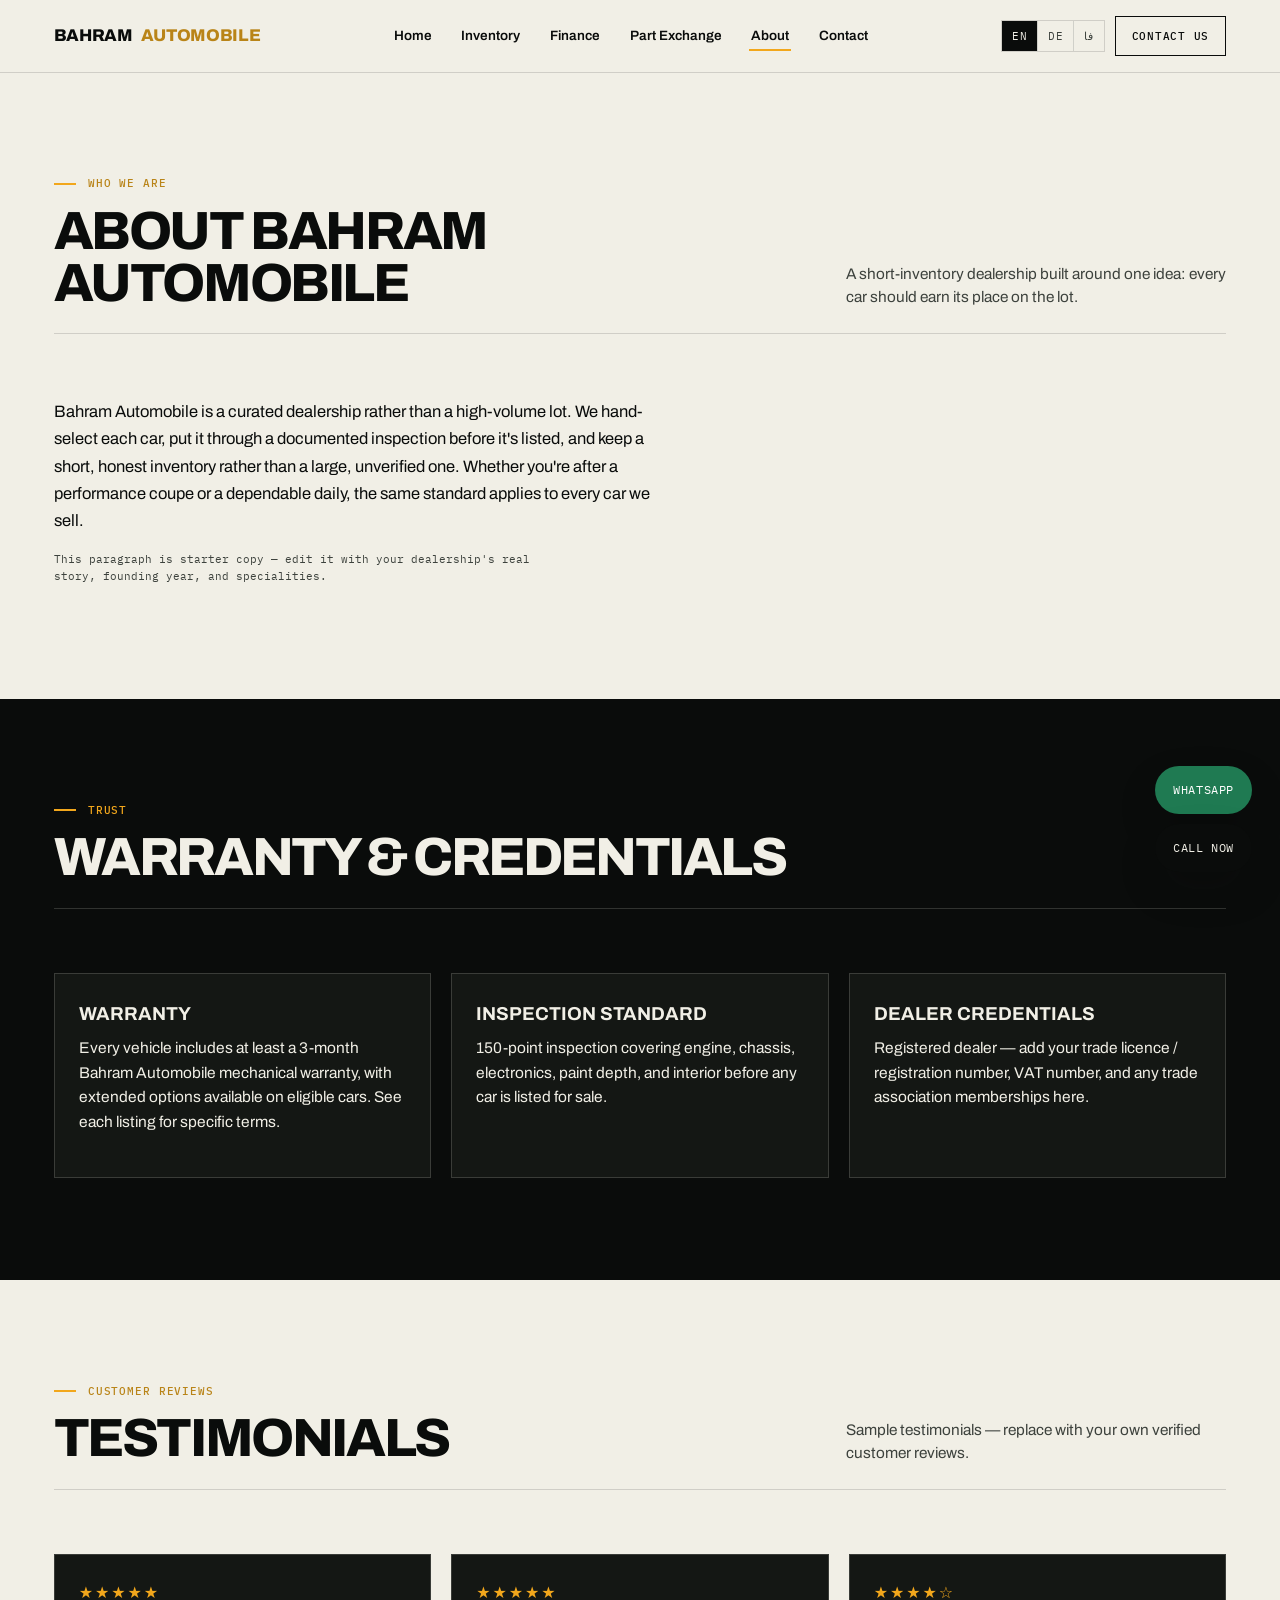
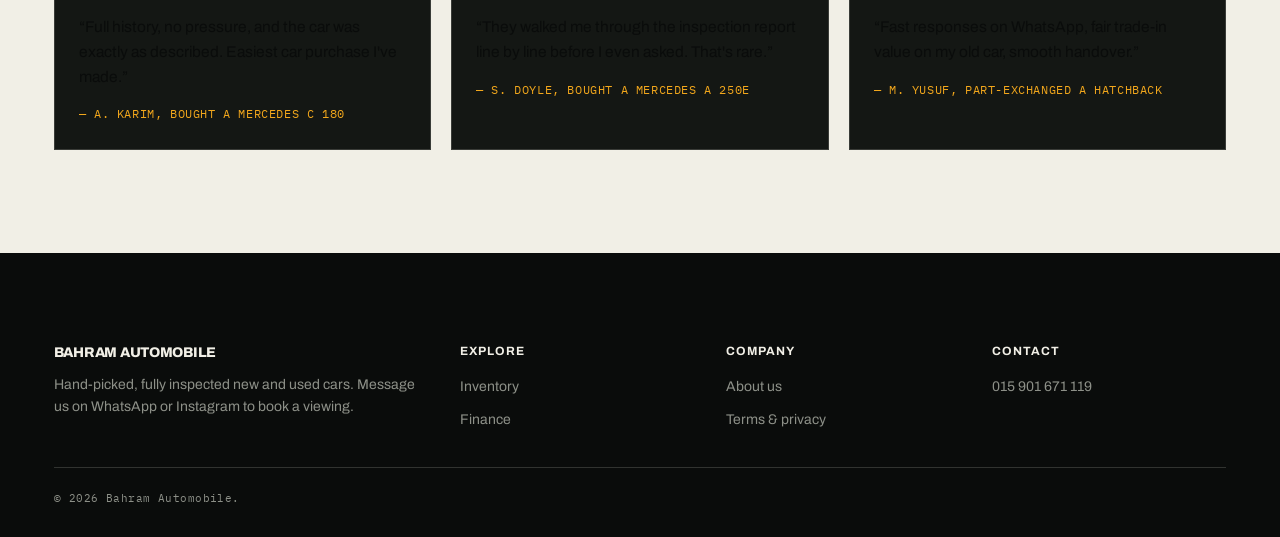
==== about.html @ 9a08f9df "initial commit" ====
<!doctype html>
<html lang="en">
<head>
  <meta charset="utf-8">
  <meta name="viewport" content="width=device-width, initial-scale=1, viewport-fit=cover">
  <meta name="theme-color" content="#0a0c0b">
  <title>About — Bahram Automobile</title>
  <meta name="description" content="About Bahram Automobile: our inspection standard, warranty, dealer credentials, and customer reviews.">
  <link rel="icon" href="data:,">
  <link rel="preconnect" href="https://fonts.googleapis.com">
  <link rel="preconnect" href="https://fonts.gstatic.com" crossorigin>
  <link href="https://fonts.googleapis.com/css2?family=Archivo:wdth,wght@75..125,100..900&family=IBM+Plex+Mono:wght@400;500&family=Vazirmatn:wght@400;500;700&display=swap" rel="stylesheet">
  <link rel="stylesheet" href="assets/css/style.css">
</head>
<body>
  <header class="nav">
    <a class="nav__brand" href="index.html">Bahram <span>Automobile</span></a>
    <nav aria-label="Primary">
      <ul class="nav__links" id="nav-links">
        <li><a href="index.html" data-i18n="nav.home">Home</a></li>
        <li><a href="inventory.html" data-i18n="nav.inventory">Inventory</a></li>
        <li><a href="finance.html" data-i18n="nav.finance">Finance</a></li>
        <li><a href="part-exchange.html" data-i18n="nav.partExchange">Part Exchange</a></li>
        <li><a href="about.html" aria-current="page" data-i18n="nav.about">About</a></li>
        <li><a href="contact.html" data-i18n="nav.contact">Contact</a></li>
      </ul>
    </nav>
    <div class="nav__actions">
      <div class="lang-switcher" id="lang-switcher" aria-label="Language"></div>
      <a class="btn btn--outline btn--sm" href="contact.html" data-i18n="nav.contactUs">Contact Us</a>
      <button class="nav__toggle" type="button" aria-expanded="false" aria-controls="nav-links" data-i18n="nav.menu">Menu</button>
    </div>
  </header>

  <main>
    <section class="section">
      <div class="section__head">
        <div><p class="section__eyebrow micro" data-i18n="about.eyebrow">Who we are</p><h1 class="section__title" data-i18n="about.title">About Bahram Automobile</h1></div>
        <p class="section__aside" data-i18n="about.aside">A short-inventory dealership built around one idea: every car should earn its place on the lot.</p>
      </div>
      <p style="max-width:68ch;font-size:16.5px;line-height:1.65;" data-i18n="about.body">
        Bahram Automobile is a curated dealership rather than a high-volume lot. We hand-select each car, put it through
        a documented inspection before it's listed, and keep a short, honest inventory rather than a large, unverified one.
        Whether you're after a performance coupe or a dependable daily, the same standard applies to every car we sell.
      </p>
      <p class="form__note" style="max-width:68ch;margin-top:12px;" data-i18n="about.note">
        This paragraph is starter copy — edit it with your dealership's real story, founding year, and specialities.
      </p>
    </section>

    <section class="section section--dark" aria-labelledby="warranty-title">
      <div class="section__head">
        <div><p class="section__eyebrow micro" data-i18n="about.trustEyebrow">Trust</p><h2 class="section__title" id="warranty-title" data-i18n="about.trustTitle">Warranty &amp; credentials</h2></div>
      </div>
      <div class="card-grid">
        <div class="testimonial">
          <h3 style="margin:0 0 8px;text-transform:uppercase;" data-i18n="about.warranty.title">Warranty</h3>
          <p data-i18n="about.warranty.body">Every vehicle includes at least a 3-month Bahram Automobile mechanical warranty, with extended options available on eligible cars. See each listing for specific terms.</p>
        </div>
        <div class="testimonial">
          <h3 style="margin:0 0 8px;text-transform:uppercase;" data-i18n="about.inspection.title">Inspection standard</h3>
          <p data-i18n="about.inspection.body">150-point inspection covering engine, chassis, electronics, paint depth, and interior before any car is listed for sale.</p>
        </div>
        <div class="testimonial">
          <h3 style="margin:0 0 8px;text-transform:uppercase;" data-i18n="about.credentials.title">Dealer credentials</h3>
          <p data-i18n="about.credentials.body">Registered dealer — add your trade licence / registration number, VAT number, and any trade association memberships here.</p>
        </div>
      </div>
    </section>

    <section class="section" id="reviews" aria-labelledby="reviews-title">
      <div class="section__head">
        <div><p class="section__eyebrow micro" data-i18n="about.reviewsEyebrow">Customer reviews</p><h2 class="section__title" id="reviews-title" data-i18n="about.reviewsTitle">Testimonials</h2></div>
        <p class="section__aside" data-i18n="about.reviewsAside">Sample testimonials — replace with your own verified customer reviews.</p>
      </div>
      <div class="testimonials">
        <div class="testimonial">
          <span class="testimonial__stars">★★★★★</span>
          <p data-i18n="review1">"Full history, no pressure, and the car was exactly as described. Easiest car purchase I've made."</p>
          <div class="testimonial__name" data-i18n="review1.name">— A. Karim, bought a Mercedes C 180</div>
        </div>
        <div class="testimonial">
          <span class="testimonial__stars">★★★★★</span>
          <p data-i18n="review2">"They walked me through the inspection report line by line before I even asked. That's rare."</p>
          <div class="testimonial__name" data-i18n="review2.name">— S. Doyle, bought a Mercedes A 250e</div>
        </div>
        <div class="testimonial">
          <span class="testimonial__stars">★★★★☆</span>
          <p data-i18n="review3">"Fast responses on WhatsApp, fair trade-in value on my old car, smooth handover."</p>
          <div class="testimonial__name" data-i18n="review3.name">— M. Yusuf, part-exchanged a hatchback</div>
        </div>
      </div>
    </section>
  </main>

  <footer class="site-footer">
    <div class="site-footer__grid">
      <div><p class="site-footer__brand">Bahram Automobile</p><p data-i18n="footer.tagline">Hand-picked, fully inspected new and used cars.</p></div>
      <div><h4 data-i18n="footer.explore">Explore</h4><ul><li><a href="inventory.html" data-i18n="nav.inventory">Inventory</a></li><li><a href="finance.html" data-i18n="nav.finance">Finance</a></li></ul></div>
      <div><h4 data-i18n="footer.company">Company</h4><ul><li><a href="about.html" data-i18n="footer.aboutUs">About us</a></li><li><a href="terms.html" data-i18n="footer.terms">Terms &amp; privacy</a></li></ul></div>
      <div><h4 data-i18n="footer.contact">Contact</h4><ul><li><a href="tel:015901671119">015 901 671 119</a></li></ul></div>
    </div>
    <div class="site-footer__bottom"><span>© <span id="year"></span> Bahram Automobile.</span></div>
  </footer>

  <div class="sticky-contact" id="sticky-contact"></div>

  <script src="assets/js/data.js"></script>
  <script src="assets/js/main.js"></script>
  <script src="assets/js/i18n.js"></script>
  <script>document.getElementById("year").textContent = new Date().getFullYear();</script>
</body>
</html>
---- assets/css/style.css ----
/*
  BAHRAM AUTOMOBILE — shared design system
  Precision-editorial / Trackline palette carried over from the homepage film.
  Used by every page in the site. Component classes are prefixed for reuse:
  .btn, .card, .field, .badge, .table--spec, .nav, .site-footer, etc.
*/

:root {
  --carbon: #0a0c0b;
  --carbon-soft: #141714;
  --carbon-softer: #1c201c;
  --paper: #f1efe6;
  --paper-dim: #e7e4d7;
  --alloy: #8d9088;
  --track: #3d423d;
  --heritage: #f2a71c;
  --heritage-dim: #b98418;
  --signal: #c22b23;
  --petrol: #15332b;
  --line: rgba(10, 12, 11, .14);
  --line-dark: rgba(241, 239, 230, .17);
  --display: "Archivo", "Arial Narrow", system-ui, sans-serif;
  --data: "IBM Plex Mono", ui-monospace, monospace;
  --gutter: clamp(20px, 4.2vw, 72px);
  --ease-out: cubic-bezier(.22, 1, .36, 1);
  --radius: 2px;
  --shadow-lift: 0 18px 40px rgba(10, 12, 11, .16);
}

*, *::before, *::after { box-sizing: border-box; }

html {
  background: var(--paper);
  color: var(--carbon);
  font-family: var(--display);
  scroll-behavior: smooth;
}

body {
  margin: 0;
  min-width: 320px;
  background: var(--paper);
  color: var(--carbon);
  overflow-x: clip;
  font-size: 16px;
  line-height: 1.5;
}

a { color: inherit; }
button, a { -webkit-tap-highlight-color: transparent; cursor: pointer; }
:focus-visible { outline: 2px solid var(--heritage); outline-offset: 3px; }
img { max-width: 100%; display: block; }

.sr-only {
  position: absolute;
  width: 1px; height: 1px;
  padding: 0; margin: -1px;
  overflow: hidden;
  clip: rect(0, 0, 0, 0);
  white-space: nowrap;
  border: 0;
}

.micro {
  font-family: var(--data);
  font-size: 11px;
  font-weight: 500;
  line-height: 1.5;
  letter-spacing: .08em;
  text-transform: uppercase;
}

.section {
  padding: clamp(56px, 8vw, 108px) var(--gutter);
}

.section--dark { background: var(--carbon); color: var(--paper); }
.section--petrol { background: var(--petrol); color: var(--paper); }
.section--soft { background: var(--paper-dim); }

.section__head {
  display: grid;
  grid-template-columns: 2fr 1fr;
  align-items: end;
  gap: 32px;
  padding-bottom: 24px;
  margin-bottom: clamp(32px, 5vw, 64px);
  border-bottom: 1px solid var(--line);
}

.section--dark .section__head,
.section--petrol .section__head { border-bottom-color: var(--line-dark); }

.section__eyebrow {
  display: flex; align-items: center; gap: 12px;
  margin: 0 0 14px; color: var(--heritage-dim);
}

.section--dark .section__eyebrow,
.section--petrol .section__eyebrow { color: var(--heritage); }

.section__eyebrow::before {
  content: ""; width: 22px; height: 2px; background: var(--heritage);
}

.section__title {
  margin: 0;
  font-size: clamp(32px, 4.2vw, 58px);
  font-weight: 780;
  letter-spacing: -.045em;
  line-height: .96;
  text-transform: uppercase;
}

.section__aside {
  justify-self: end;
  max-width: 30rem;
  margin: 0;
  font-size: clamp(15px, 1.2vw, 17.5px);
  line-height: 1.5;
  color: var(--track);
}

.section--dark .section__aside,
.section--petrol .section__aside { color: rgba(241, 239, 230, .74); }

/* ---------- Buttons ---------- */

.btn {
  position: relative;
  display: inline-flex;
  align-items: center;
  justify-content: center;
  gap: 10px;
  min-height: 50px;
  padding: 0 24px;
  border: 1px solid var(--carbon);
  background: var(--carbon);
  color: var(--paper);
  font-family: var(--data);
  font-size: 12px;
  font-weight: 500;
  letter-spacing: .07em;
  text-transform: uppercase;
  text-decoration: none;
  white-space: nowrap;
  transition: background 200ms ease, color 200ms ease, border-color 200ms ease, transform 150ms ease;
}

.btn:hover { transform: translateY(-1px); }
.btn:active { transform: translateY(0); }

.btn--primary { background: var(--heritage); border-color: var(--heritage); color: var(--carbon); }
.btn--primary:hover { background: #ffbe3d; border-color: #ffbe3d; }

.btn--outline { background: transparent; border-color: var(--carbon); color: var(--carbon); }
.btn--outline:hover { background: var(--carbon); color: var(--paper); }

.btn--outline-light { background: transparent; border-color: rgba(241, 239, 230, .5); color: var(--paper); }
.btn--outline-light:hover { background: var(--paper); color: var(--carbon); border-color: var(--paper); }

.btn--whatsapp { background: #1f7a52; border-color: #1f7a52; color: #fff; }
.btn--whatsapp:hover { background: #24925f; border-color: #24925f; }

.btn--signal { background: var(--signal); border-color: var(--signal); color: #fff; }
.btn--signal:hover { background: #da332a; border-color: #da332a; }

.btn--block { width: 100%; }
.btn--sm { min-height: 40px; padding: 0 16px; font-size: 11px; }
.btn[disabled] { opacity: .4; pointer-events: none; }

/* ---------- Nav ---------- */

.nav {
  position: sticky;
  top: 0;
  z-index: 200;
  display: grid;
  grid-template-columns: auto 1fr auto;
  align-items: center;
  gap: 24px;
  padding: 16px var(--gutter);
  background: rgba(241, 239, 230, .92);
  backdrop-filter: blur(10px);
  border-bottom: 1px solid var(--line);
}

.nav__brand {
  display: flex;
  align-items: baseline;
  gap: 8px;
  font-size: 17px;
  font-weight: 800;
  letter-spacing: -.02em;
  text-transform: uppercase;
  text-decoration: none;
  color: var(--carbon);
}

.nav__brand span { color: var(--heritage-dim); }

.nav__links {
  display: flex;
  justify-content: center;
  gap: clamp(14px, 2vw, 30px);
  list-style: none;
  margin: 0; padding: 0;
  font-size: 13.5px;
  font-weight: 600;
}

.nav__links a {
  text-decoration: none;
  padding: 6px 2px;
  border-bottom: 2px solid transparent;
  transition: border-color 180ms ease, color 180ms ease;
}

.nav__links a:hover,
.nav__links a[aria-current="page"] { border-color: var(--heritage); }

.nav__actions { display: flex; align-items: center; gap: 10px; }
.nav__toggle { display: none; }

/* ---------- Language switcher ---------- */

.lang-switcher {
  display: flex;
  border: 1px solid var(--line);
  overflow: hidden;
}

.lang-switcher__btn {
  border: none;
  background: transparent;
  padding: 8px 10px;
  font-family: var(--data);
  font-size: 11px;
  letter-spacing: .05em;
  color: var(--track);
  border-left: 1px solid var(--line);
}

.lang-switcher__btn:first-child { border-left: none; }
.lang-switcher__btn.is-active { background: var(--carbon); color: var(--paper); }
.lang-switcher__btn:hover:not(.is-active) { background: var(--paper-dim); }

/* ---------- RTL (Persian) ---------- */

html[dir="rtl"] body { font-family: "Vazirmatn", var(--display); }
html[dir="rtl"] .nav__links { text-align: right; }
html[dir="rtl"] .section__aside { justify-self: start; }
html[dir="rtl"] .section__head { direction: rtl; }
html[dir="rtl"] .hero-copy__inner,
html[dir="rtl"] .chapter__copy { direction: rtl; }
html[dir="rtl"] .btn::after { transform: scaleX(-1); }
html[dir="rtl"] .vehicle-card__badges { right: 10px; left: auto; }
html[dir="rtl"] .vehicle-card__compare { left: 10px; right: auto; }
html[dir="rtl"] .table--spec th, html[dir="rtl"] .table--spec td { text-align: right; }
html[dir="rtl"] .form--2col { direction: rtl; }
html[dir="rtl"] .sticky-contact { right: auto; left: clamp(14px, 3vw, 28px); }

@media (max-width: 900px) {
  .nav {
    grid-template-columns: 1fr auto;
    gap: 12px;
    padding: 14px clamp(16px, 4vw, 28px);
  }
  /* The <nav> wrapper only holds the (position: fixed) mobile menu list,
     so it's taken out of grid flow here — otherwise it would occupy an
     empty grid cell and push .nav__actions onto a second row. */
  .nav > nav { display: contents; }
  .nav__links {
    position: fixed;
    inset: 64px 0 auto 0;
    flex-direction: column;
    align-items: flex-start;
    padding: 20px var(--gutter) 26px;
    background: var(--paper);
    border-bottom: 1px solid var(--line);
    transform: translateY(-8px);
    opacity: 0;
    visibility: hidden;
    transition: transform 220ms var(--ease-out), opacity 220ms ease, visibility 220ms;
  }
  .nav__links.is-open {
    display: flex;
    transform: translateY(0);
    opacity: 1;
    visibility: visible;
  }
  .nav__brand { font-size: 15px; white-space: nowrap; }
  .nav__actions { gap: 8px; flex-shrink: 0; }
  .nav__actions .btn--outline,
  .nav__actions .btn--whatsapp { display: none; }
  .lang-switcher__btn { padding: 7px 8px; font-size: 10px; }
  .nav__toggle {
    display: inline-flex;
    align-items: center; justify-content: center;
    width: 42px; height: 42px;
    flex-shrink: 0;
    border: 1px solid var(--line);
    background: transparent;
    font-family: var(--data);
    font-size: 9px;
    letter-spacing: .04em;
    text-transform: uppercase;
  }
}

@media (max-width: 400px) {
  .nav__brand span { display: none; }
}

/* ---------- Sticky contact rail ---------- */

.sticky-contact {
  position: fixed;
  right: clamp(14px, 3vw, 28px);
  bottom: clamp(14px, 3vw, 28px);
  z-index: 300;
  display: flex;
  flex-direction: column;
  gap: 10px;
  align-items: flex-end;
}

.sticky-contact__btn {
  display: inline-flex;
  align-items: center;
  gap: 10px;
  height: 48px;
  padding: 0 18px;
  border-radius: 999px;
  border: none;
  font-family: var(--data);
  font-size: 12px;
  letter-spacing: .05em;
  text-transform: uppercase;
  text-decoration: none;
  box-shadow: var(--shadow-lift);
  transition: transform 160ms ease;
}

.sticky-contact__btn:hover { transform: translateY(-2px); }
.sticky-contact__btn--wa { background: #1f7a52; color: #fff; }
.sticky-contact__btn--call { background: var(--carbon); color: var(--paper); }

/* ---------- Cards ---------- */

.card-grid {
  display: grid;
  grid-template-columns: repeat(auto-fill, minmax(300px, 1fr));
  gap: clamp(14px, 1.6vw, 24px);
}

.vehicle-card {
  position: relative;
  display: flex;
  flex-direction: column;
  background: var(--paper);
  border: 1px solid var(--line);
  overflow: hidden;
  transition: box-shadow 220ms ease, transform 220ms ease;
}

.vehicle-card:hover { box-shadow: var(--shadow-lift); transform: translateY(-3px); }

.vehicle-card__media { position: relative; aspect-ratio: 4 / 3; overflow: hidden; background: var(--carbon-soft); }
.vehicle-card__media img { width: 100%; height: 100%; object-fit: cover; }

.vehicle-card__badges {
  position: absolute; top: 10px; left: 10px;
  display: flex; gap: 6px; flex-wrap: wrap;
}

.vehicle-card__compare {
  position: absolute; top: 10px; right: 10px;
  display: flex; align-items: center; gap: 6px;
  padding: 6px 10px;
  background: rgba(10, 12, 11, .72);
  color: var(--paper);
  font-family: var(--data);
  font-size: 10px;
  letter-spacing: .06em;
  text-transform: uppercase;
}

.vehicle-card__body { padding: 16px 18px 18px; display: flex; flex-direction: column; gap: 10px; flex: 1; }
.vehicle-card__title { margin: 0; font-size: 19px; font-weight: 750; letter-spacing: -.02em; }
.vehicle-card__price { font-size: 21px; font-weight: 800; color: var(--heritage-dim); }

.vehicle-card__meta {
  display: flex; flex-wrap: wrap; gap: 6px 14px;
  font-family: var(--data); font-size: 11.5px; color: var(--track);
  padding-top: 8px; border-top: 1px solid var(--line);
}

.vehicle-card__actions { margin-top: auto; display: flex; gap: 8px; padding-top: 10px; }
.vehicle-card__actions .btn { flex: 1; }

.badge {
  display: inline-flex; align-items: center;
  padding: 4px 9px;
  font-family: var(--data);
  font-size: 10px;
  letter-spacing: .06em;
  text-transform: uppercase;
  background: var(--carbon);
  color: var(--paper);
}

.badge--heritage { background: var(--heritage); color: var(--carbon); }
.badge--signal { background: var(--signal); color: #fff; }
.badge--outline { background: transparent; border: 1px solid rgba(241,239,230,.5); color: var(--paper); }

/* ---------- Forms ---------- */

.form { display: grid; gap: 16px; }
.form--2col { grid-template-columns: 1fr 1fr; }
.form--2col .field--full { grid-column: 1 / -1; }

.field { display: grid; gap: 6px; }

.field label {
  font-family: var(--data);
  font-size: 11px;
  letter-spacing: .07em;
  text-transform: uppercase;
  color: var(--track);
}

.field input,
.field select,
.field textarea {
  width: 100%;
  padding: 12px 14px;
  border: 1px solid var(--line);
  background: #fff;
  color: var(--carbon);
  font-family: var(--display);
  font-size: 14.5px;
  border-radius: var(--radius);
}

.field input:focus,
.field select:focus,
.field textarea:focus { outline: 2px solid var(--heritage); outline-offset: 1px; }

.field textarea { resize: vertical; min-height: 100px; }
.field input[type="range"] { padding: 0; accent-color: var(--heritage); }
.field input[type="file"] { padding: 10px; background: var(--paper-dim); }

.field--check { display: flex; align-items: center; gap: 10px; }
.field--check input { width: 18px; height: 18px; accent-color: var(--heritage); }
.field--check label { text-transform: none; font-size: 13.5px; letter-spacing: 0; }

.form__note {
  font-family: var(--data);
  font-size: 11px;
  color: var(--track);
  line-height: 1.6;
}

.form__status {
  padding: 12px 14px;
  font-family: var(--data);
  font-size: 12px;
  border: 1px dashed var(--heritage-dim);
  display: none;
}

.form__status.is-visible { display: block; }

/* ---------- Filters ---------- */

.filters {
  display: grid;
  grid-template-columns: repeat(auto-fit, minmax(150px, 1fr));
  gap: 14px;
  padding: 20px;
  background: var(--paper-dim);
  border: 1px solid var(--line);
  margin-bottom: 28px;
}

.filters .field { gap: 5px; }
.filters__row { grid-column: 1 / -1; display: flex; gap: 10px; flex-wrap: wrap; align-items: center; justify-content: space-between; }

.results-count { font-family: var(--data); font-size: 12px; color: var(--track); letter-spacing: .04em; }

/* ---------- Tables ---------- */

.table--spec { width: 100%; border-collapse: collapse; font-size: 14.5px; }
.table--spec tr { border-bottom: 1px solid var(--line); }
.table--spec th, .table--spec td { text-align: left; padding: 11px 8px; }
.table--spec th { width: 40%; font-family: var(--data); font-size: 11px; letter-spacing: .06em; text-transform: uppercase; color: var(--track); font-weight: 500; }

.table--compare { width: 100%; border-collapse: collapse; font-size: 14px; }
.table--compare th, .table--compare td { padding: 12px 14px; border: 1px solid var(--line); text-align: left; vertical-align: top; }
.table--compare th { background: var(--paper-dim); font-family: var(--data); font-size: 11px; letter-spacing: .06em; text-transform: uppercase; white-space: nowrap; }

/* ---------- Testimonials ---------- */

.testimonials {
  display: grid;
  grid-template-columns: repeat(auto-fit, minmax(260px, 1fr));
  gap: 20px;
}

.testimonial {
  padding: 26px 24px;
  background: var(--carbon-soft);
  border: 1px solid var(--line-dark);
}

.testimonial p { margin: 0 0 16px; font-size: 15.5px; line-height: 1.6; }
.testimonial__name { font-family: var(--data); font-size: 12px; letter-spacing: .05em; color: var(--heritage); text-transform: uppercase; }
.testimonial__stars { letter-spacing: .12em; color: var(--heritage); margin-bottom: 10px; display: block; }

/* ---------- Footer ---------- */

.site-footer {
  background: var(--carbon);
  color: var(--alloy);
  padding: clamp(50px, 7vw, 90px) var(--gutter) 30px;
}

.site-footer__grid {
  display: grid;
  grid-template-columns: 1.6fr repeat(3, 1fr);
  gap: 32px;
  padding-bottom: 36px;
  border-bottom: 1px solid var(--line-dark);
}

.site-footer__brand {
  color: var(--paper);
  font-size: 20px;
  font-weight: 800;
  letter-spacing: -.02em;
  text-transform: uppercase;
  margin: 0 0 12px;
}

.site-footer p { margin: 0 0 10px; font-size: 14px; line-height: 1.55; }
.site-footer h4 { margin: 0 0 14px; color: var(--paper); font-size: 12px; letter-spacing: .08em; text-transform: uppercase; }
.site-footer ul { list-style: none; margin: 0; padding: 0; display: grid; gap: 9px; }
.site-footer a { text-decoration: none; font-size: 14px; }
.site-footer a:hover { color: var(--heritage); }

.site-footer__bottom {
  display: flex; justify-content: space-between; align-items: center; flex-wrap: wrap; gap: 10px;
  padding-top: 22px;
  font-family: var(--data); font-size: 11px; letter-spacing: .04em;
}

@media (max-width: 900px) {
  .site-footer__grid { grid-template-columns: 1fr 1fr; }
  .form--2col { grid-template-columns: 1fr; }
  .section__head { grid-template-columns: 1fr; }
  .section__aside { justify-self: start; margin-top: 12px; }
}

@media (max-width: 560px) {
  .site-footer__grid { grid-template-columns: 1fr; }
}

/* ---------- Compare tray ---------- */

.compare-tray {
  display: none;
  position: fixed;
  left: 50%;
  bottom: 20px;
  transform: translateX(-50%);
  z-index: 250;
  align-items: center;
  gap: 16px;
  padding: 12px 16px;
  background: var(--carbon);
  color: var(--paper);
  box-shadow: var(--shadow-lift);
  max-width: calc(100% - 32px);
  flex-wrap: wrap;
}

.compare-tray__list { color: var(--alloy); }

@media (max-width: 640px) {
  /* Keep the compare tray clear of the sticky WhatsApp/call buttons,
     which are fixed at bottom-right — a full-width centered tray would
     otherwise sit underneath them on small screens. */
  .compare-tray {
    left: 12px;
    right: auto;
    bottom: 14px;
    transform: none;
    max-width: calc(100% - 150px);
    padding: 10px 12px;
    gap: 8px;
  }
  .compare-tray__list { display: none; }
}

/* ---------- Cinematic viewer (drag to scrub) ---------- */

.scrub-viewer {
  position: relative;
  aspect-ratio: 16 / 9;
  overflow: hidden;
  background: var(--carbon-soft);
  cursor: grab;
  touch-action: pan-y;
  user-select: none;
}

.scrub-viewer:active { cursor: grabbing; }
.scrub-viewer img { width: 100%; height: 100%; object-fit: cover; pointer-events: none; }

.scrub-viewer__hint {
  position: absolute;
  inset: auto 0 12px;
  display: flex;
  justify-content: center;
}

.scrub-viewer__hint span {
  padding: 8px 16px;
  background: rgba(10, 12, 11, .72);
  color: var(--paper);
  border-radius: 999px;
}

/* ---------- Reveal-on-scroll ---------- */

[data-reveal] {
  opacity: 0;
  transform: translateY(18px);
  transition: opacity 700ms var(--ease-out), transform 700ms var(--ease-out);
}

[data-reveal].is-revealed { opacity: 1; transform: translateY(0); }

@media (prefers-reduced-motion: reduce) {
  [data-reveal] { opacity: 1; transform: none; transition: none; }
  html { scroll-behavior: auto; }
}
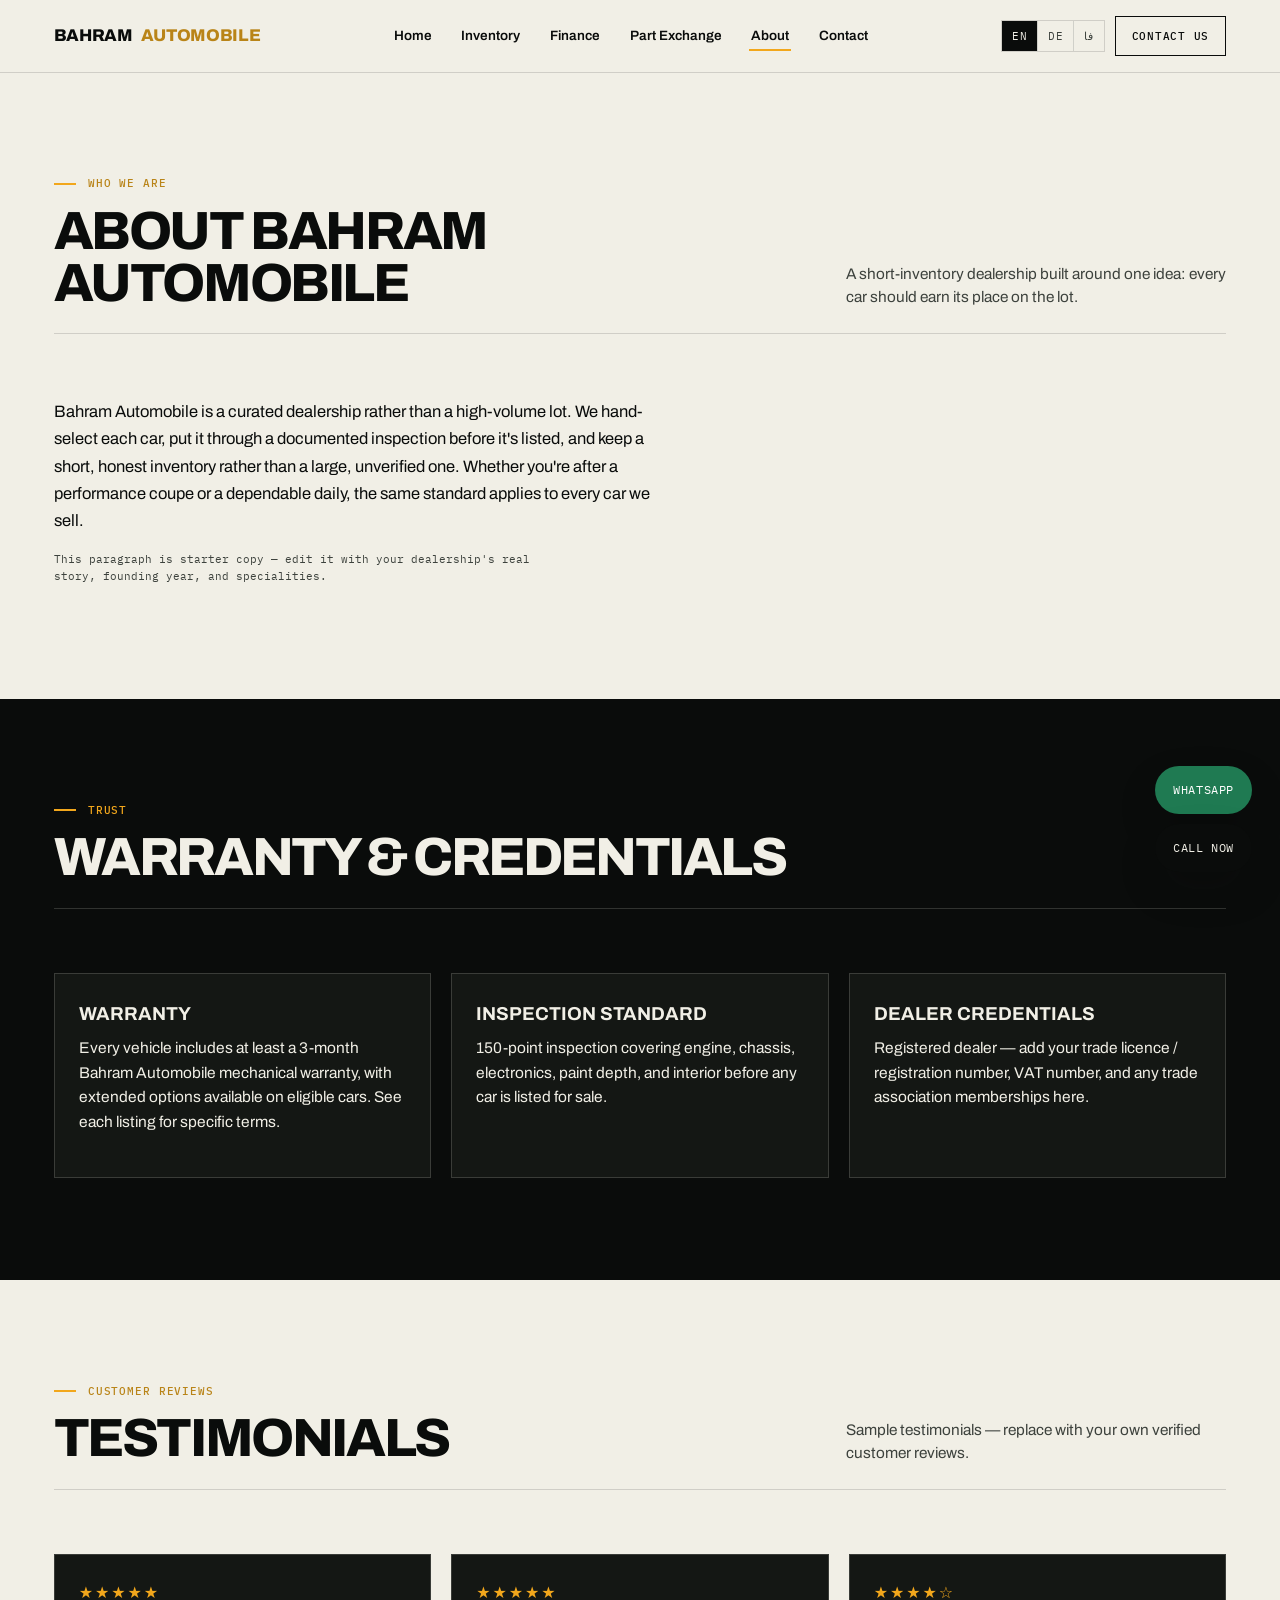
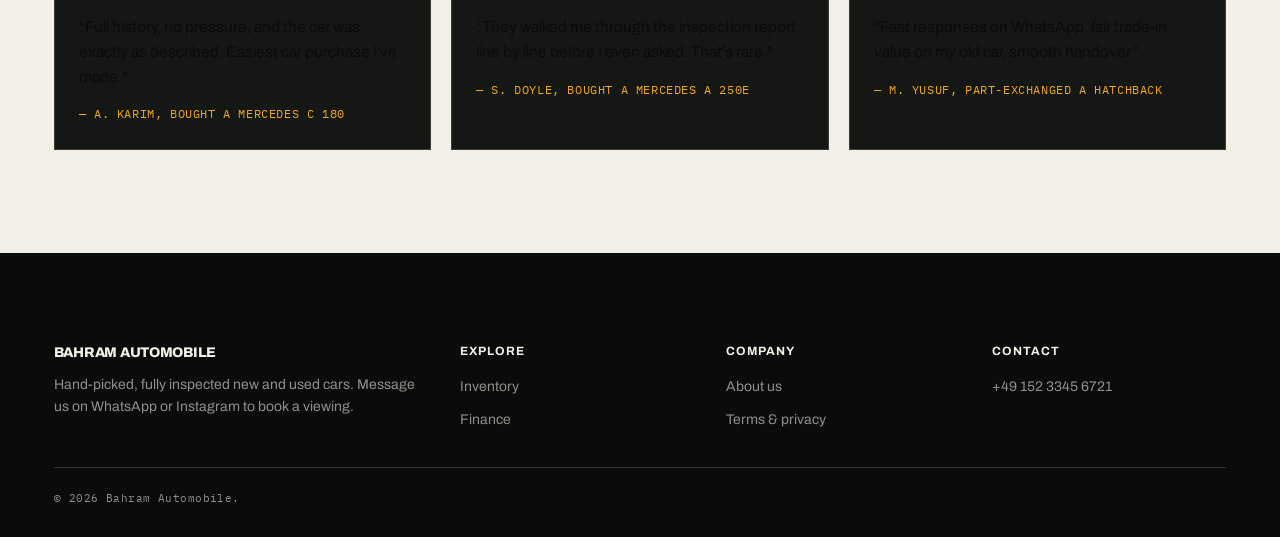
==== commit 9467c3fd: "zcommit" ====
--- a/about.html
+++ b/about.html
@@ -98,7 +98,7 @@
       <div><p class="site-footer__brand">Bahram Automobile</p><p data-i18n="footer.tagline">Hand-picked, fully inspected new and used cars.</p></div>
       <div><h4 data-i18n="footer.explore">Explore</h4><ul><li><a href="inventory.html" data-i18n="nav.inventory">Inventory</a></li><li><a href="finance.html" data-i18n="nav.finance">Finance</a></li></ul></div>
       <div><h4 data-i18n="footer.company">Company</h4><ul><li><a href="about.html" data-i18n="footer.aboutUs">About us</a></li><li><a href="terms.html" data-i18n="footer.terms">Terms &amp; privacy</a></li></ul></div>
-      <div><h4 data-i18n="footer.contact">Contact</h4><ul><li><a href="tel:015901671119">015 901 671 119</a></li></ul></div>
+      <div><h4 data-i18n="footer.contact">Contact</h4><ul><li><a href="tel:+4915233456721">+49 152 3345 6721</a></li></ul></div>
     </div>
     <div class="site-footer__bottom"><span>© <span id="year"></span> Bahram Automobile.</span></div>
   </footer>
